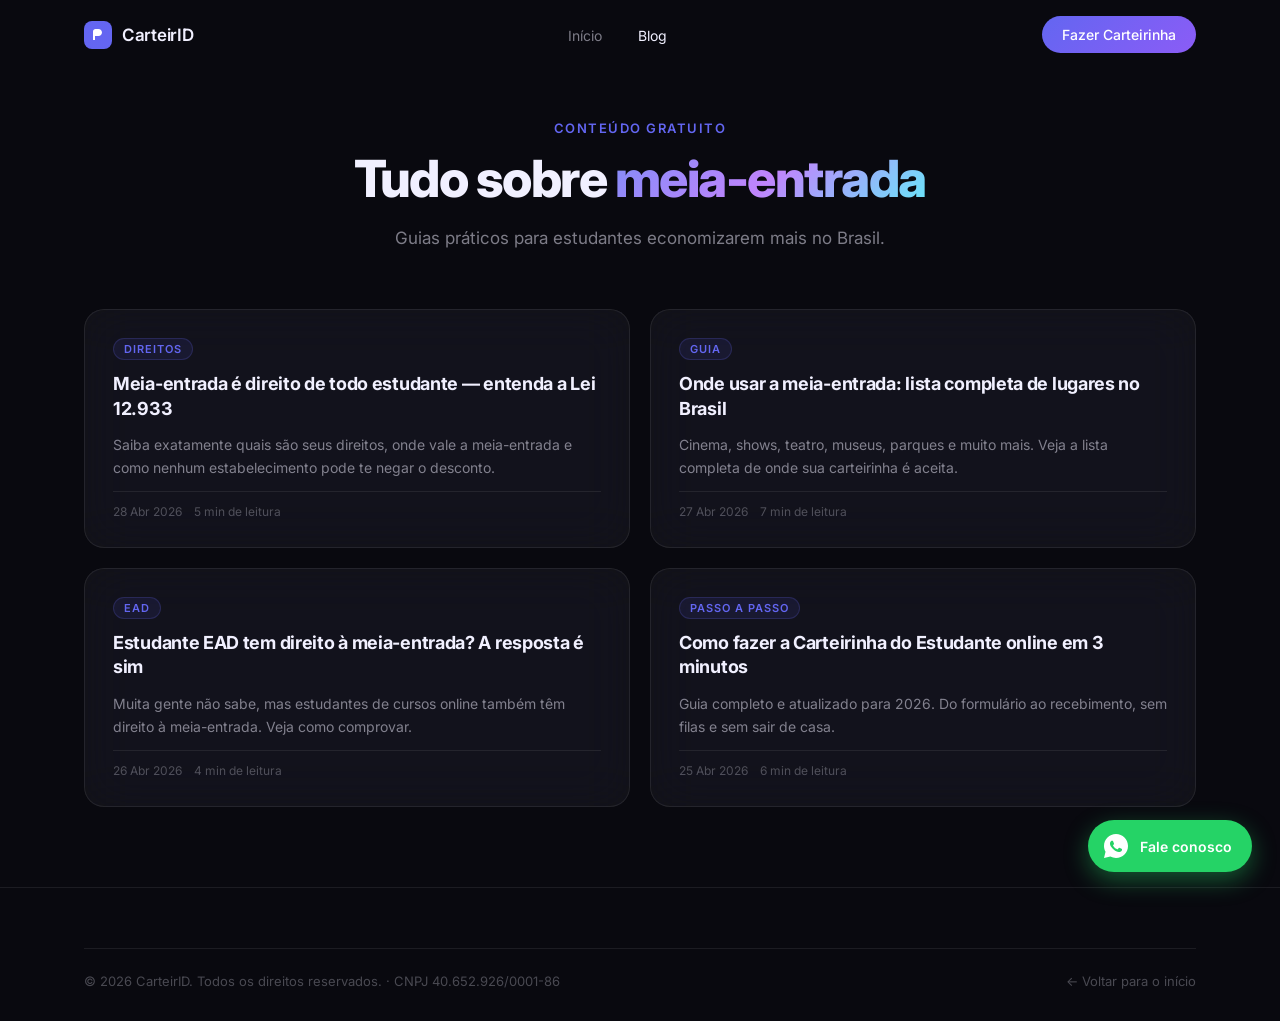
==== blog.html @ 5a73d436 "feat: blog" ====
<!DOCTYPE html>
<html lang="pt-BR">
<head>
  <meta charset="UTF-8" />
  <meta name="viewport" content="width=device-width, initial-scale=1.0" />
  <title>Blog — Carteirinha do Estudante | Dicas de Meia-Entrada</title>
  <meta name="description" content="Dicas, guias e tudo sobre Carteirinha do Estudante, meia-entrada e direitos dos estudantes no Brasil. Leia nossos artigos e economize mais." />
  <meta name="robots" content="index, follow" />
  <link rel="canonical" href="https://carteirinha-do-estudante.com/blog" />
  <meta property="og:title" content="Blog — Carteirinha do Estudante | Dicas de Meia-Entrada" />
  <meta property="og:description" content="Dicas, guias e tudo sobre Carteirinha do Estudante e meia-entrada no Brasil." />
  <meta property="og:url" content="https://carteirinha-do-estudante.com/blog" />
  <meta property="og:type" content="website" />
  <link rel="preconnect" href="https://fonts.googleapis.com" />
  <link rel="preconnect" href="https://fonts.gstatic.com" crossorigin />
  <link href="https://fonts.googleapis.com/css2?family=Inter:wght@300;400;500;600;700;800;900&display=swap" rel="stylesheet" />
  <link rel="stylesheet" href="styles.css" />
  <link rel="stylesheet" href="blog.css" />
</head>
<body>

  <nav class="nav scrolled" id="nav">
    <div class="nav-inner">
      <a href="index.html" class="nav-logo">
        <svg width="28" height="28" viewBox="0 0 28 28" fill="none">
          <rect width="28" height="28" rx="8" fill="url(#lg1)"/>
          <path d="M9 19V10.5C9 9.12 10.12 8 11.5 8H14.5C16.43 8 18 9.57 18 11.5C18 13.43 16.43 15 14.5 15H11V19H9Z" fill="white"/>
          <defs><linearGradient id="lg1" x1="0" y1="0" x2="28" y2="28"><stop stop-color="#6366f1"/><stop offset="1" stop-color="#8b5cf6"/></linearGradient></defs>
        </svg>
        <span>CarteirID</span>
      </a>
      <ul class="nav-links">
        <li><a href="index.html">Início</a></li>
        <li><a href="blog.html" style="color:var(--text)">Blog</a></li>
      </ul>
      <a href="https://wa.me/5548991553693?text=Ol%C3%A1%21+Quero+fazer+minha+carteirinha" class="btn btn-nav">Fazer Carteirinha</a>
    </div>
  </nav>

  <main class="blog-main">
    <div class="container">
      <div class="blog-header">
        <p class="section-eyebrow">Conteúdo gratuito</p>
        <h1 class="section-title">Tudo sobre <span class="gradient-text">meia-entrada</span></h1>
        <p class="section-desc">Guias práticos para estudantes economizarem mais no Brasil.</p>
      </div>

      <div class="blog-grid">

        <a href="blog/meia-entrada-direito-estudante.html" class="blog-card glass">
          <div class="blog-card-tag">Direitos</div>
          <h2>Meia-entrada é direito de todo estudante — entenda a Lei 12.933</h2>
          <p>Saiba exatamente quais são seus direitos, onde vale a meia-entrada e como nenhum estabelecimento pode te negar o desconto.</p>
          <div class="blog-card-footer">
            <span class="blog-date">28 Abr 2026</span>
            <span class="blog-read">5 min de leitura</span>
          </div>
        </a>

        <a href="blog/onde-usar-meia-entrada.html" class="blog-card glass">
          <div class="blog-card-tag">Guia</div>
          <h2>Onde usar a meia-entrada: lista completa de lugares no Brasil</h2>
          <p>Cinema, shows, teatro, museus, parques e muito mais. Veja a lista completa de onde sua carteirinha é aceita.</p>
          <div class="blog-card-footer">
            <span class="blog-date">27 Abr 2026</span>
            <span class="blog-read">7 min de leitura</span>
          </div>
        </a>

        <a href="blog/carteirinha-estudante-ead.html" class="blog-card glass">
          <div class="blog-card-tag">EAD</div>
          <h2>Estudante EAD tem direito à meia-entrada? A resposta é sim</h2>
          <p>Muita gente não sabe, mas estudantes de cursos online também têm direito à meia-entrada. Veja como comprovar.</p>
          <div class="blog-card-footer">
            <span class="blog-date">26 Abr 2026</span>
            <span class="blog-read">4 min de leitura</span>
          </div>
        </a>

        <a href="blog/como-fazer-carteirinha-estudante.html" class="blog-card glass">
          <div class="blog-card-tag">Passo a passo</div>
          <h2>Como fazer a Carteirinha do Estudante online em 3 minutos</h2>
          <p>Guia completo e atualizado para 2026. Do formulário ao recebimento, sem filas e sem sair de casa.</p>
          <div class="blog-card-footer">
            <span class="blog-date">25 Abr 2026</span>
            <span class="blog-read">6 min de leitura</span>
          </div>
        </a>

      </div>
    </div>
  </main>

  <footer class="footer">
    <div class="container">
      <div class="footer-bottom">
        <p>© 2026 CarteirID. Todos os direitos reservados. · CNPJ 40.652.926/0001-86</p>
        <p><a href="index.html" style="color:var(--text-faint)">← Voltar para o início</a></p>
      </div>
    </div>
  </footer>

  <a href="https://wa.me/5548991553693" class="whatsapp-float" aria-label="Falar no WhatsApp">
    <svg width="28" height="28" viewBox="0 0 28 28" fill="none"><path d="M14 2C7.373 2 2 7.373 2 14c0 2.123.558 4.116 1.532 5.845L2 26l6.347-1.51A11.93 11.93 0 0014 26c6.627 0 12-5.373 12-12S20.627 2 14 2z" fill="white"/><path d="M19.5 16.8c-.3-.15-1.77-.87-2.04-.97-.28-.1-.48-.15-.68.15-.2.3-.77.97-.94 1.17-.17.2-.35.22-.65.07-.3-.15-1.26-.46-2.4-1.47-.89-.79-1.49-1.76-1.66-2.06-.17-.3-.02-.46.13-.61.13-.13.3-.35.45-.52.15-.17.2-.3.3-.5.1-.2.05-.37-.02-.52-.08-.15-.68-1.63-.93-2.23-.24-.58-.49-.5-.68-.51-.17 0-.37-.02-.57-.02s-.52.07-.8.37c-.27.3-1.04 1.02-1.04 2.48s1.07 2.88 1.22 3.08c.15.2 2.1 3.2 5.08 4.49.71.31 1.26.49 1.69.63.71.22 1.36.19 1.87.12.57-.09 1.77-.72 2.02-1.42.25-.7.25-1.3.17-1.42-.07-.12-.27-.2-.57-.35z" fill="#25D366"/></svg>
    <span>Fale conosco</span>
  </a>

  <script src="script.js"></script>
</body>
</html>
---- styles.css ----
/* ─── RESET & BASE ─────────────────────────────────────────── */
*, *::before, *::after { box-sizing: border-box; margin: 0; padding: 0; }

:root {
  --bg: #09090f;
  --bg-2: #0f0f1a;
  --surface: rgba(255,255,255,0.04);
  --surface-hover: rgba(255,255,255,0.07);
  --border: rgba(255,255,255,0.08);
  --border-strong: rgba(255,255,255,0.14);
  --text: #f1f0ff;
  --text-muted: rgba(241,240,255,0.5);
  --text-faint: rgba(241,240,255,0.28);
  --accent: #6366f1;
  --accent-2: #8b5cf6;
  --green: #10b981;
  --radius: 20px;
  --radius-sm: 12px;
  --font: 'Inter', -apple-system, BlinkMacSystemFont, sans-serif;
}

html { scroll-behavior: smooth; }

body {
  font-family: var(--font);
  background: var(--bg);
  color: var(--text);
  overflow-x: hidden;
  -webkit-font-smoothing: antialiased;
}

img { display: block; max-width: 100%; }
a { text-decoration: none; color: inherit; }

/* ─── CONTAINER ────────────────────────────────────────────── */
.container {
  max-width: 1160px;
  margin: 0 auto;
  padding: 0 24px;
}

/* ─── GLASS ────────────────────────────────────────────────── */
.glass {
  background: rgba(255,255,255,0.04);
  backdrop-filter: blur(24px) saturate(180%);
  -webkit-backdrop-filter: blur(24px) saturate(180%);
  border: 1px solid var(--border);
}

/* ─── BUTTONS ──────────────────────────────────────────────── */
.btn {
  display: inline-flex;
  align-items: center;
  gap: 8px;
  padding: 13px 24px;
  border-radius: 100px;
  font-size: 15px;
  font-weight: 500;
  cursor: pointer;
  transition: all .22s cubic-bezier(.4,0,.2,1);
  border: none;
  white-space: nowrap;
}

.btn-primary {
  background: linear-gradient(135deg, var(--accent), var(--accent-2));
  color: #fff;
  box-shadow: 0 8px 24px rgba(99,102,241,0.35);
}
.btn-primary:hover {
  transform: translateY(-2px);
  box-shadow: 0 12px 32px rgba(99,102,241,0.5);
}

.btn-ghost {
  background: var(--surface);
  color: var(--text);
  border: 1px solid var(--border);
}
.btn-ghost:hover {
  background: var(--surface-hover);
  border-color: var(--border-strong);
}

.btn-outline {
  background: transparent;
  color: var(--text);
  border: 1px solid var(--border-strong);
}
.btn-outline:hover {
  background: var(--surface-hover);
}

.btn-text-stack {
  display: flex;
  flex-direction: column;
  align-items: flex-start;
  gap: 1px;
}

.btn-label-small {
  font-size: 10px;
  font-weight: 400;
  opacity: 0.75;
  line-height: 1;
  text-transform: uppercase;
  letter-spacing: 0.5px;
}

.btn-whatsapp {
  background: #25D366;
  color: #fff;
  box-shadow: 0 8px 24px rgba(37,211,102,0.35);
}
.btn-whatsapp:hover {
  transform: translateY(-2px);
  box-shadow: 0 12px 32px rgba(37,211,102,0.5);
  background: #20c05c;
}

.btn-nav {
  background: linear-gradient(135deg, var(--accent), var(--accent-2));
  color: #fff;
  padding: 10px 20px;
  font-size: 14px;
  font-weight: 500;
}
.btn-nav:hover { transform: translateY(-1px); }

.btn-full { width: 100%; justify-content: center; }

/* ─── NAV ──────────────────────────────────────────────────── */
.nav {
  position: fixed;
  top: 0; left: 0; right: 0;
  z-index: 100;
  padding: 16px 0;
  transition: all .3s ease;
}

.nav.scrolled {
  background: rgba(9,9,15,0.8);
  backdrop-filter: blur(20px) saturate(180%);
  -webkit-backdrop-filter: blur(20px) saturate(180%);
  border-bottom: 1px solid var(--border);
  padding: 12px 0;
}

.nav-inner {
  max-width: 1160px;
  margin: 0 auto;
  padding: 0 24px;
  display: flex;
  align-items: center;
  justify-content: space-between;
  gap: 32px;
}

.nav-logo {
  display: flex;
  align-items: center;
  gap: 10px;
  font-weight: 600;
  font-size: 17px;
  letter-spacing: -0.3px;
}

.nav-links {
  display: flex;
  list-style: none;
  gap: 8px;
}

.nav-links a {
  padding: 8px 14px;
  border-radius: 100px;
  font-size: 14px;
  color: var(--text-muted);
  transition: all .2s;
}
.nav-links a:hover { color: var(--text); background: var(--surface); }

/* ─── HERO ─────────────────────────────────────────────────── */
.hero {
  position: relative;
  min-height: 100vh;
  display: flex;
  align-items: center;
  padding: 120px 0 80px;
  overflow: hidden;
}

.hero-bg {
  position: absolute;
  inset: 0;
  pointer-events: none;
}

.blob {
  position: absolute;
  border-radius: 50%;
  filter: blur(80px);
  opacity: 0.5;
}

.blob-1 {
  width: 600px; height: 600px;
  background: radial-gradient(circle, rgba(99,102,241,0.3), transparent 70%);
  top: -100px; left: -150px;
  animation: blobFloat 8s ease-in-out infinite;
}

.blob-2 {
  width: 500px; height: 500px;
  background: radial-gradient(circle, rgba(139,92,246,0.25), transparent 70%);
  top: 200px; right: -100px;
  animation: blobFloat 10s ease-in-out infinite reverse;
}

.blob-3 {
  width: 400px; height: 400px;
  background: radial-gradient(circle, rgba(6,182,212,0.15), transparent 70%);
  bottom: -100px; left: 40%;
  animation: blobFloat 12s ease-in-out infinite 2s;
}

@keyframes blobFloat {
  0%, 100% { transform: translate(0, 0) scale(1); }
  33% { transform: translate(30px, -20px) scale(1.05); }
  66% { transform: translate(-15px, 15px) scale(0.97); }
}

.grid-overlay {
  position: absolute;
  inset: 0;
  background-image:
    linear-gradient(rgba(255,255,255,0.025) 1px, transparent 1px),
    linear-gradient(90deg, rgba(255,255,255,0.025) 1px, transparent 1px);
  background-size: 60px 60px;
  mask-image: radial-gradient(ellipse at 50% 50%, black 30%, transparent 80%);
}

.hero .container {
  display: grid;
  grid-template-columns: 1fr 1fr;
  align-items: center;
  gap: 64px;
}

.hero-badge {
  display: inline-flex;
  align-items: center;
  gap: 8px;
  background: rgba(99,102,241,0.12);
  border: 1px solid rgba(99,102,241,0.25);
  padding: 8px 16px;
  border-radius: 100px;
  font-size: 13px;
  font-weight: 500;
  color: #a5b4fc;
  margin-bottom: 28px;
}

.badge-dot {
  width: 6px; height: 6px;
  border-radius: 50%;
  background: #6366f1;
  box-shadow: 0 0 8px #6366f1;
  animation: pulse 2s infinite;
}

@keyframes pulse {
  0%, 100% { opacity: 1; transform: scale(1); }
  50% { opacity: 0.6; transform: scale(1.3); }
}

.hero-title {
  font-size: clamp(42px, 5.5vw, 72px);
  font-weight: 800;
  line-height: 1.08;
  letter-spacing: -2px;
  margin-bottom: 24px;
}

.gradient-text {
  background: linear-gradient(135deg, #818cf8, #c084fc, #67e8f9);
  -webkit-background-clip: text;
  -webkit-text-fill-color: transparent;
  background-clip: text;
}

.hero-desc {
  font-size: 18px;
  line-height: 1.7;
  color: var(--text-muted);
  margin-bottom: 36px;
  max-width: 440px;
}

.hero-actions {
  display: flex;
  align-items: center;
  gap: 12px;
  flex-wrap: wrap;
  margin-bottom: 40px;
}

.hero-social-proof {
  display: flex;
  align-items: center;
  gap: 14px;
}

.avatars {
  display: flex;
}

.avatars img {
  width: 32px; height: 32px;
  border-radius: 50%;
  border: 2px solid var(--bg);
  margin-left: -8px;
  object-fit: cover;
}
.avatars img:first-child { margin-left: 0; }

.hero-social-proof p {
  font-size: 13px;
  color: var(--text-muted);
}
.hero-social-proof strong { color: var(--text); }

/* ─── HERO IMAGE ───────────────────────────────────────────── */
.hero-visual {
  display: flex;
  justify-content: center;
  align-items: center;
}

.card-3d-wrapper {
  position: relative;
  perspective: 1000px;
  animation: cardFloat 6s ease-in-out infinite;
}

.hero-img {
  width: 100%;
  max-width: 560px;
  border-radius: 16px;
  display: block;
  box-shadow: 0 40px 80px rgba(0,0,0,0.5);
  transform-style: preserve-3d;
  transition: transform .15s ease;
}

/* ─── STUDENT CARD (legado, não usado) ─────────────────────── */
.student-card {
  width: 340px;
  border-radius: 16px;
  overflow: hidden;
  background: #f0f4ff;
  border: 1px solid rgba(255,255,255,0.6);
  box-shadow:
    0 40px 80px rgba(0,0,0,0.5),
    0 2px 8px rgba(0,0,0,0.2);
  transform-style: preserve-3d;
  transition: transform .15s ease;
  animation: cardFloat 6s ease-in-out infinite;
  position: relative;
  font-family: var(--font);
}

@keyframes cardFloat {
  0%, 100% { transform: translateY(0) rotateY(-5deg) rotateX(3deg); }
  50% { transform: translateY(-12px) rotateY(-3deg) rotateX(5deg); }
}

/* Decoração de fundo */
.card-deco { position: absolute; inset: 0; pointer-events: none; overflow: hidden; }

.card-deco-circle {
  position: absolute;
  border-radius: 50%;
}
.card-deco-circle--1 {
  width: 200px; height: 200px;
  background: radial-gradient(circle, rgba(139,92,246,0.25), transparent 70%);
  bottom: -60px; left: -40px;
}
.card-deco-circle--2 {
  width: 160px; height: 160px;
  background: radial-gradient(circle, rgba(99,102,241,0.2), transparent 70%);
  bottom: -40px; right: 20px;
}

/* Header */
.card-header {
  display: flex;
  align-items: center;
  justify-content: space-between;
  padding: 14px 16px 10px;
  border-bottom: 1px solid rgba(26,86,219,0.12);
  background: white;
  position: relative;
  z-index: 1;
}

/* Nome */
.card-name-row {
  padding: 10px 16px 6px;
  position: relative;
  z-index: 1;
}
.card-fullname {
  font-size: 16px;
  font-weight: 700;
  color: #111827;
  letter-spacing: -0.3px;
}

/* Corpo */
.card-body {
  display: flex;
  gap: 12px;
  padding: 8px 16px 10px;
  align-items: flex-start;
  position: relative;
  z-index: 1;
}

.card-photo {
  width: 68px;
  height: 84px;
  border-radius: 6px;
  overflow: hidden;
  border: 2px solid rgba(26,86,219,0.2);
  flex-shrink: 0;
}
.card-photo img {
  width: 100%; height: 100%;
  object-fit: cover;
  object-position: top;
}

.card-fields {
  flex: 1;
  display: flex;
  flex-direction: column;
  gap: 5px;
}

.card-field {
  display: flex;
  flex-direction: column;
  gap: 1px;
}
.card-field-label {
  font-size: 8.5px;
  font-weight: 600;
  letter-spacing: 0.8px;
  color: #6b7280;
  text-transform: uppercase;
}
.card-field-value {
  font-size: 11px;
  color: #1f2937;
}
.card-field-value--bold {
  font-weight: 700;
  font-size: 12px;
  color: #111827;
}
.card-field-value--inst {
  font-size: 10px;
  color: #1a56db;
  font-weight: 600;
}

.card-qr-col {
  display: flex;
  flex-direction: column;
  align-items: center;
  gap: 4px;
  flex-shrink: 0;
}
.card-cod {
  font-size: 7.5px;
  color: #9ca3af;
  letter-spacing: 0.3px;
  text-align: center;
}
.card-cod-val {
  font-size: 10px;
  font-weight: 700;
  color: #374151;
  letter-spacing: 0.5px;
}

/* Rodapé */
.card-footer {
  display: flex;
  align-items: center;
  justify-content: space-between;
  padding: 8px 16px 12px;
  position: relative;
  z-index: 1;
}
.card-year {
  font-size: 28px;
  font-weight: 900;
  color: rgba(26,86,219,0.15);
  letter-spacing: -2px;
  line-height: 1;
}
.card-validity {
  font-size: 10px;
  font-weight: 600;
  color: #6b7280;
}

.card-glow {
  position: absolute;
  inset: -4px;
  border-radius: 20px;
  background: linear-gradient(135deg, rgba(99,102,241,0.35), rgba(139,92,246,0.35));
  filter: blur(24px);
  z-index: -1;
  opacity: 0.7;
}

/* ─── LOGOS ────────────────────────────────────────────────── */
.logos-section {
  padding: 40px 0;
  border-top: 1px solid var(--border);
  border-bottom: 1px solid var(--border);
  overflow: hidden;
}

.logos-label {
  text-align: center;
  font-size: 13px;
  color: var(--text-faint);
  margin-bottom: 20px;
  letter-spacing: 0.5px;
}

.logos-track {
  overflow: hidden;
  mask-image: linear-gradient(90deg, transparent, black 15%, black 85%, transparent);
}

.logos-scroll {
  display: flex;
  gap: 48px;
  width: max-content;
  animation: scrollLogos 20s linear infinite;
}

.logos-scroll span {
  font-size: 15px;
  font-weight: 600;
  color: var(--text-faint);
  white-space: nowrap;
  letter-spacing: 0.5px;
  transition: color .2s;
}
.logos-scroll span:hover { color: var(--text-muted); }

@keyframes scrollLogos {
  0% { transform: translateX(0); }
  100% { transform: translateX(-50%); }
}

/* ─── SECTION ──────────────────────────────────────────────── */
.section {
  padding: 100px 0;
}

.section--dark {
  background: var(--bg-2);
}

.section-header {
  text-align: center;
  margin-bottom: 64px;
}

.section-eyebrow {
  font-size: 13px;
  font-weight: 600;
  letter-spacing: 1.5px;
  text-transform: uppercase;
  color: var(--accent);
  margin-bottom: 14px;
}

.section-title {
  font-size: clamp(32px, 4vw, 52px);
  font-weight: 800;
  letter-spacing: -1.5px;
  line-height: 1.1;
  margin-bottom: 18px;
}

.section-desc {
  font-size: 17px;
  color: var(--text-muted);
  max-width: 500px;
  margin: 0 auto;
  line-height: 1.7;
}

/* ─── BENEFITS ─────────────────────────────────────────────── */
.benefits-grid {
  display: grid;
  grid-template-columns: repeat(3, 1fr);
  gap: 16px;
}

.benefit-card {
  border-radius: var(--radius);
  padding: 28px;
  transition: all .25s ease;
}
.benefit-card:hover {
  background: var(--surface-hover);
  transform: translateY(-4px);
  border-color: var(--border-strong);
}

.benefit-card--wide {
  grid-column: span 2;
}

.benefit-icon {
  width: 48px; height: 48px;
  border-radius: 14px;
  background: color-mix(in srgb, var(--c) 15%, transparent);
  border: 1px solid color-mix(in srgb, var(--c) 25%, transparent);
  display: flex;
  align-items: center;
  justify-content: center;
  color: var(--c);
  margin-bottom: 18px;
}

.benefit-card h3 {
  font-size: 17px;
  font-weight: 600;
  letter-spacing: -0.3px;
  margin-bottom: 8px;
}

.benefit-card p {
  font-size: 14px;
  color: var(--text-muted);
  line-height: 1.65;
}

/* ─── STEPS ────────────────────────────────────────────────── */
.steps {
  display: flex;
  align-items: flex-start;
  gap: 0;
  max-width: 900px;
  margin: 0 auto;
}

.step {
  flex: 1;
  text-align: center;
  padding: 32px 24px;
}

.step-number {
  font-size: 48px;
  font-weight: 800;
  letter-spacing: -3px;
  background: linear-gradient(135deg, var(--accent), var(--accent-2));
  -webkit-background-clip: text;
  -webkit-text-fill-color: transparent;
  background-clip: text;
  margin-bottom: 16px;
  line-height: 1;
}

.step h3 {
  font-size: 18px;
  font-weight: 600;
  letter-spacing: -0.3px;
  margin-bottom: 10px;
}

.step p {
  font-size: 14px;
  color: var(--text-muted);
  line-height: 1.65;
}

.step-connector {
  width: 1px;
  height: 40px;
  background: var(--border);
  align-self: center;
  flex-shrink: 0;
}

/* ─── PRICING ──────────────────────────────────────────────── */
.pricing-grid {
  display: grid;
  grid-template-columns: 1fr 1fr;
  gap: 20px;
  max-width: 720px;
  margin: 0 auto 24px;
}

.pricing-card {
  border-radius: var(--radius);
  padding: 36px;
  position: relative;
  transition: all .25s ease;
}
.pricing-card:hover { transform: translateY(-4px); }

.pricing-card--featured {
  background: rgba(99,102,241,0.08);
  border-color: rgba(99,102,241,0.3);
  box-shadow: 0 0 0 1px rgba(99,102,241,0.2), 0 24px 48px rgba(99,102,241,0.1);
}

.pricing-badge {
  position: absolute;
  top: -12px;
  left: 50%;
  transform: translateX(-50%);
  background: linear-gradient(135deg, var(--accent), var(--accent-2));
  color: #fff;
  font-size: 12px;
  font-weight: 600;
  padding: 5px 14px;
  border-radius: 100px;
  white-space: nowrap;
}

.pricing-header {
  margin-bottom: 28px;
  padding-bottom: 28px;
  border-bottom: 1px solid var(--border);
}

.pricing-plan {
  font-size: 14px;
  font-weight: 600;
  color: var(--text-muted);
  letter-spacing: 0.5px;
  margin-bottom: 12px;
}

.pricing-price {
  display: flex;
  align-items: flex-start;
  gap: 2px;
  line-height: 1;
  margin-bottom: 6px;
}

.price-currency {
  font-size: 20px;
  font-weight: 600;
  margin-top: 8px;
  color: var(--text-muted);
}

.price-value {
  font-size: 56px;
  font-weight: 800;
  letter-spacing: -3px;
}

.price-period {
  font-size: 28px;
  font-weight: 700;
  margin-top: 14px;
  color: var(--text-muted);
}

.pricing-note {
  font-size: 13px;
  color: var(--text-faint);
}

.pricing-features {
  list-style: none;
  display: flex;
  flex-direction: column;
  gap: 12px;
  margin-bottom: 28px;
}

.pricing-features li {
  display: flex;
  align-items: center;
  gap: 10px;
  font-size: 14px;
  color: var(--text-muted);
}

.feature-off { opacity: 0.4; }

.pricing-guarantee {
  display: flex;
  align-items: center;
  justify-content: center;
  gap: 8px;
  font-size: 13px;
  color: var(--text-faint);
  text-align: center;
}

/* ─── CTA ──────────────────────────────────────────────────── */
.cta-section { padding: 60px 0 100px; }

.cta-card {
  border-radius: 28px;
  padding: 80px 48px;
  text-align: center;
  position: relative;
  overflow: hidden;
}

.blob-cta-1 {
  width: 400px; height: 400px;
  background: radial-gradient(circle, rgba(99,102,241,0.2), transparent 70%);
  top: -150px; left: -100px;
  animation: none;
}

.blob-cta-2 {
  width: 400px; height: 400px;
  background: radial-gradient(circle, rgba(139,92,246,0.2), transparent 70%);
  bottom: -150px; right: -100px;
  animation: none;
}

.cta-content { position: relative; z-index: 1; }

.cta-card h2 {
  font-size: clamp(28px, 3.5vw, 44px);
  font-weight: 800;
  letter-spacing: -1.5px;
  line-height: 1.1;
  margin-bottom: 16px;
}

.cta-card p {
  font-size: 16px;
  color: var(--text-muted);
  margin-bottom: 36px;
}

/* ─── FOOTER ───────────────────────────────────────────────── */
.footer {
  padding: 60px 0 32px;
  border-top: 1px solid var(--border);
}

.footer-inner {
  display: flex;
  justify-content: space-between;
  gap: 48px;
  margin-bottom: 48px;
}

.footer-brand .nav-logo { margin-bottom: 12px; }

.footer-brand p {
  font-size: 14px;
  color: var(--text-faint);
  line-height: 1.6;
}

.footer-links {
  display: flex;
  gap: 48px;
}

.footer-col {
  display: flex;
  flex-direction: column;
  gap: 10px;
}

.footer-col-title {
  font-size: 13px;
  font-weight: 600;
  color: var(--text);
  margin-bottom: 4px;
}

.footer-col a {
  font-size: 14px;
  color: var(--text-faint);
  transition: color .2s;
}
.footer-col a:hover { color: var(--text-muted); }

.footer-bottom {
  padding-top: 24px;
  border-top: 1px solid var(--border);
  display: flex;
  justify-content: space-between;
  align-items: center;
  gap: 16px;
}

.footer-bottom p {
  font-size: 13px;
  color: var(--text-faint);
}

/* ─── WHATSAPP FLUTUANTE ───────────────────────────────────── */
.whatsapp-float {
  position: fixed;
  bottom: 28px;
  right: 28px;
  z-index: 200;
  display: flex;
  align-items: center;
  gap: 10px;
  background: #25D366;
  color: #fff;
  font-size: 14px;
  font-weight: 600;
  padding: 12px 20px 12px 14px;
  border-radius: 100px;
  box-shadow: 0 8px 24px rgba(37,211,102,0.4);
  transition: all .25s cubic-bezier(.4,0,.2,1);
  text-decoration: none;
}
.whatsapp-float:hover {
  transform: translateY(-3px) scale(1.03);
  box-shadow: 0 14px 32px rgba(37,211,102,0.55);
}
.whatsapp-float svg { flex-shrink: 0; }

@media (max-width: 600px) {
  .whatsapp-float span { display: none; }
  .whatsapp-float { padding: 14px; border-radius: 50%; }
}

/* ─── REVEAL ANIMATIONS ────────────────────────────────────── */
.reveal {
  opacity: 0;
  transform: translateY(24px);
  transition: opacity .6s cubic-bezier(.4,0,.2,1), transform .6s cubic-bezier(.4,0,.2,1);
}

.reveal.visible {
  opacity: 1;
  transform: translateY(0);
}

/* ─── RESPONSIVE ───────────────────────────────────────────── */
@media (max-width: 900px) {
  .hero .container {
    grid-template-columns: 1fr;
    text-align: center;
  }
  .hero-desc, .hero-actions, .hero-social-proof { margin-left: auto; margin-right: auto; }
  .hero-actions { justify-content: center; }
  .hero-social-proof { justify-content: center; }
  .hero-visual { order: -1; }
  .student-card { width: 300px; }

  .benefits-grid { grid-template-columns: 1fr 1fr; }
  .benefit-card--wide { grid-column: span 2; }

  .steps { flex-direction: column; align-items: center; }
  .step-connector { width: 40px; height: 1px; }

  .pricing-grid { grid-template-columns: 1fr; max-width: 380px; }

  .footer-inner { flex-direction: column; }
  .footer-links { flex-wrap: wrap; gap: 32px; }
  .footer-bottom { flex-direction: column; text-align: center; }
}

@media (max-width: 600px) {
  .nav-links { display: none; }
  .benefits-grid { grid-template-columns: 1fr; }
  .benefit-card--wide { grid-column: span 1; }
  .cta-card { padding: 48px 24px; }
}
---- blog.css ----
/* ─── BLOG INDEX ───────────────────────────────────────────── */
.blog-main {
  padding: 120px 0 80px;
  min-height: 80vh;
}

.blog-header {
  text-align: center;
  margin-bottom: 56px;
}

.blog-grid {
  display: grid;
  grid-template-columns: repeat(2, 1fr);
  gap: 20px;
}

.blog-card {
  border-radius: var(--radius);
  padding: 28px;
  display: flex;
  flex-direction: column;
  gap: 12px;
  transition: all .25s ease;
  color: var(--text);
  text-decoration: none;
}
.blog-card:hover {
  background: var(--surface-hover);
  transform: translateY(-4px);
  border-color: var(--border-strong);
}

.blog-card-tag {
  display: inline-block;
  font-size: 11px;
  font-weight: 600;
  letter-spacing: 1px;
  text-transform: uppercase;
  color: var(--accent);
  background: rgba(99,102,241,0.1);
  border: 1px solid rgba(99,102,241,0.2);
  padding: 3px 10px;
  border-radius: 100px;
  width: fit-content;
}

.blog-card h2 {
  font-size: 18px;
  font-weight: 700;
  letter-spacing: -0.3px;
  line-height: 1.35;
}

.blog-card p {
  font-size: 14px;
  color: var(--text-muted);
  line-height: 1.65;
  flex: 1;
}

.blog-card-footer {
  display: flex;
  align-items: center;
  gap: 12px;
  margin-top: auto;
  padding-top: 12px;
  border-top: 1px solid var(--border);
}

.blog-date, .blog-read {
  font-size: 12px;
  color: var(--text-faint);
}

/* ─── ARTICLE ──────────────────────────────────────────────── */
.article-main {
  padding: 100px 0 80px;
}

.article-container {
  max-width: 760px;
}

.breadcrumb {
  font-size: 13px;
  color: var(--text-faint);
  margin-bottom: 24px;
}
.breadcrumb a {
  color: var(--text-faint);
  transition: color .2s;
}
.breadcrumb a:hover { color: var(--text-muted); }

.article-tag {
  display: inline-block;
  font-size: 11px;
  font-weight: 600;
  letter-spacing: 1px;
  text-transform: uppercase;
  color: var(--accent);
  background: rgba(99,102,241,0.1);
  border: 1px solid rgba(99,102,241,0.2);
  padding: 4px 12px;
  border-radius: 100px;
  margin-bottom: 16px;
}

.article-container h1 {
  font-size: clamp(26px, 4vw, 40px);
  font-weight: 800;
  letter-spacing: -1px;
  line-height: 1.15;
  margin-bottom: 16px;
}

.article-meta {
  display: flex;
  align-items: center;
  gap: 8px;
  font-size: 13px;
  color: var(--text-faint);
  margin-bottom: 40px;
  padding-bottom: 32px;
  border-bottom: 1px solid var(--border);
}

.article-body {
  font-size: 16px;
  line-height: 1.8;
  color: rgba(241,240,255,0.75);
}

.article-body p { margin-bottom: 20px; }
.article-body strong { color: var(--text); font-weight: 600; }

.article-body h2 {
  font-size: 22px;
  font-weight: 700;
  letter-spacing: -0.5px;
  color: var(--text);
  margin: 36px 0 14px;
}

.article-body ul {
  list-style: none;
  padding: 0;
  margin-bottom: 20px;
  display: flex;
  flex-direction: column;
  gap: 8px;
}

.article-body ul li {
  padding-left: 20px;
  position: relative;
}

.article-body ul li::before {
  content: '→';
  position: absolute;
  left: 0;
  color: var(--accent);
  font-size: 13px;
}

.article-cta {
  background: rgba(99,102,241,0.06);
  border: 1px solid rgba(99,102,241,0.2);
  border-radius: var(--radius);
  padding: 28px;
  text-align: center;
  margin: 40px 0;
}

.article-cta p {
  font-size: 16px;
  font-weight: 500;
  color: var(--text);
  margin-bottom: 16px;
}

/* ─── RELATED ──────────────────────────────────────────────── */
.article-related {
  margin-top: 56px;
  padding-top: 40px;
  border-top: 1px solid var(--border);
}

.article-related h3 {
  font-size: 18px;
  font-weight: 700;
  margin-bottom: 20px;
}

.related-grid {
  display: grid;
  grid-template-columns: repeat(2, 1fr);
  gap: 16px;
}

@media (max-width: 700px) {
  .blog-grid { grid-template-columns: 1fr; }
  .related-grid { grid-template-columns: 1fr; }
}
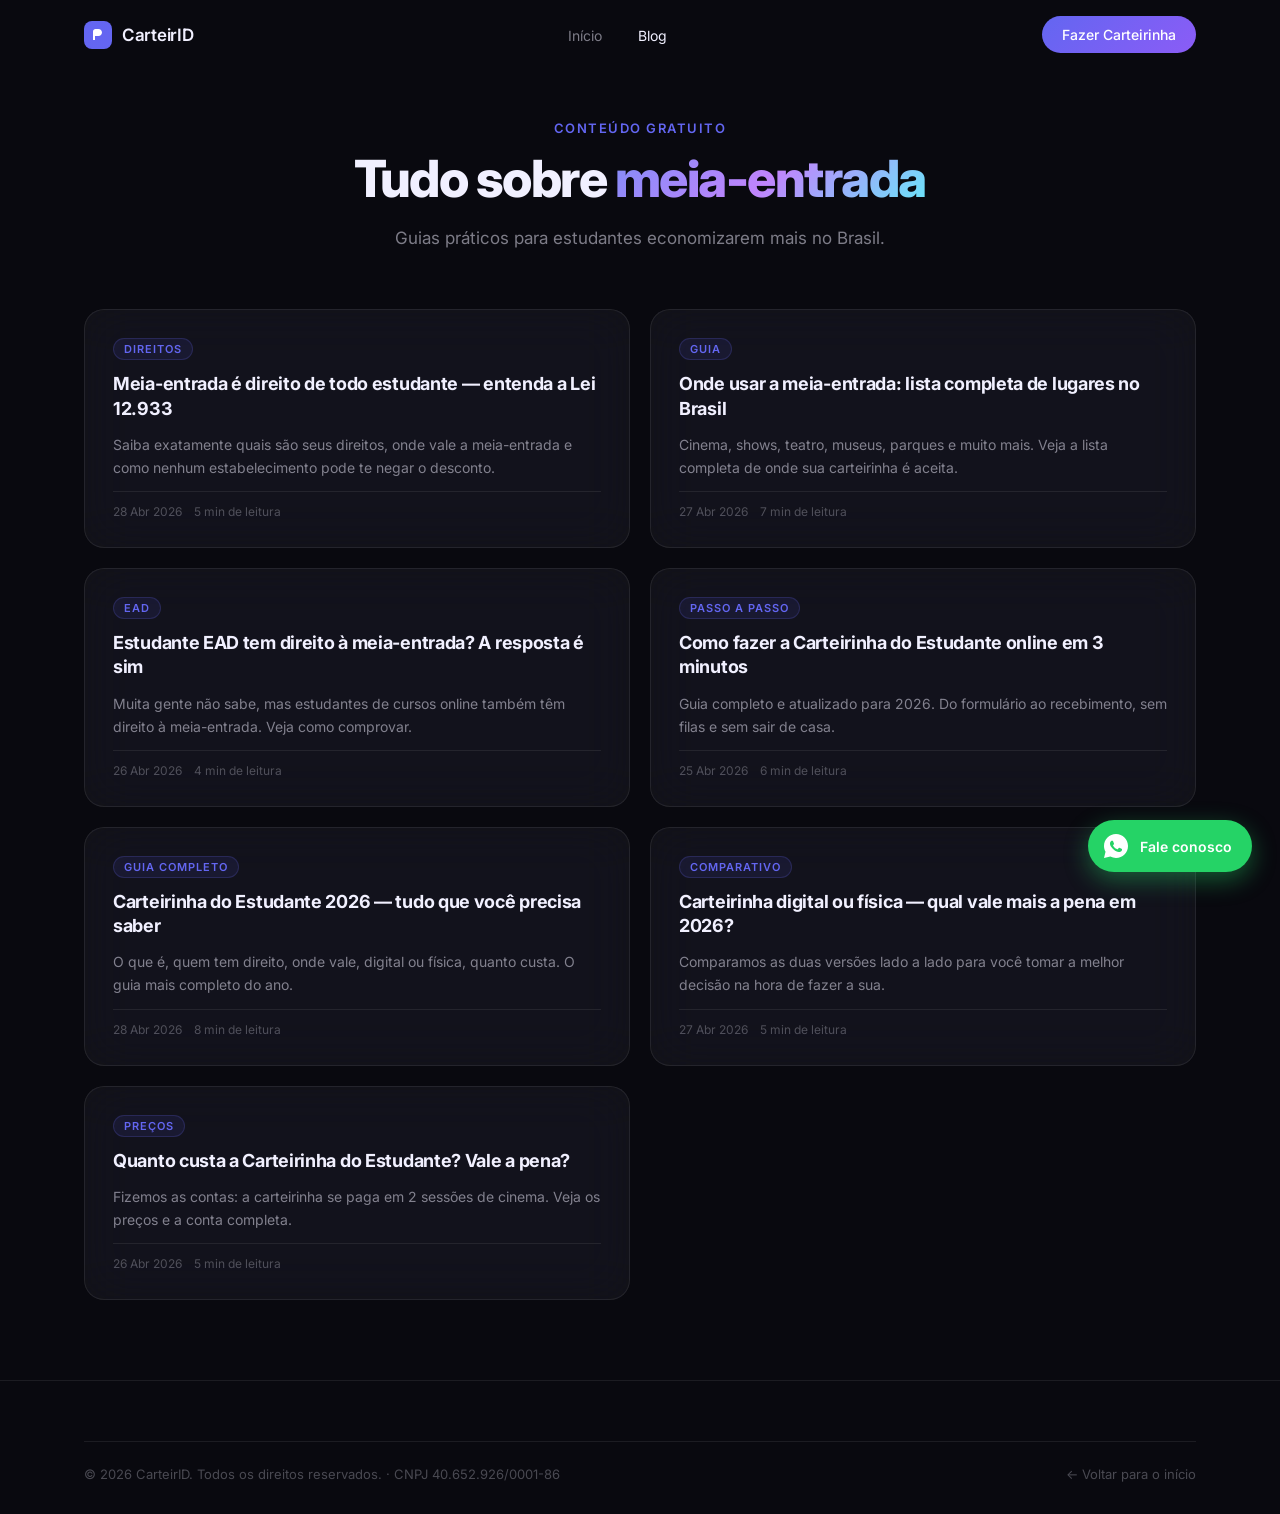
==== commit ce120137: "feat: como fazer carteirinha" ====
--- a/blog.html
+++ b/blog.html
@@ -87,6 +87,36 @@
           </div>
         </a>
 
+        <a href="blog/carteirinha-estudante-2026.html" class="blog-card glass">
+          <div class="blog-card-tag">Guia Completo</div>
+          <h2>Carteirinha do Estudante 2026 — tudo que você precisa saber</h2>
+          <p>O que é, quem tem direito, onde vale, digital ou física, quanto custa. O guia mais completo do ano.</p>
+          <div class="blog-card-footer">
+            <span class="blog-date">28 Abr 2026</span>
+            <span class="blog-read">8 min de leitura</span>
+          </div>
+        </a>
+
+        <a href="blog/carteirinha-estudante-digital-ou-fisica.html" class="blog-card glass">
+          <div class="blog-card-tag">Comparativo</div>
+          <h2>Carteirinha digital ou física — qual vale mais a pena em 2026?</h2>
+          <p>Comparamos as duas versões lado a lado para você tomar a melhor decisão na hora de fazer a sua.</p>
+          <div class="blog-card-footer">
+            <span class="blog-date">27 Abr 2026</span>
+            <span class="blog-read">5 min de leitura</span>
+          </div>
+        </a>
+
+        <a href="blog/quanto-custa-carteirinha-estudante.html" class="blog-card glass">
+          <div class="blog-card-tag">Preços</div>
+          <h2>Quanto custa a Carteirinha do Estudante? Vale a pena?</h2>
+          <p>Fizemos as contas: a carteirinha se paga em 2 sessões de cinema. Veja os preços e a conta completa.</p>
+          <div class="blog-card-footer">
+            <span class="blog-date">26 Abr 2026</span>
+            <span class="blog-read">5 min de leitura</span>
+          </div>
+        </a>
+
       </div>
     </div>
   </main>
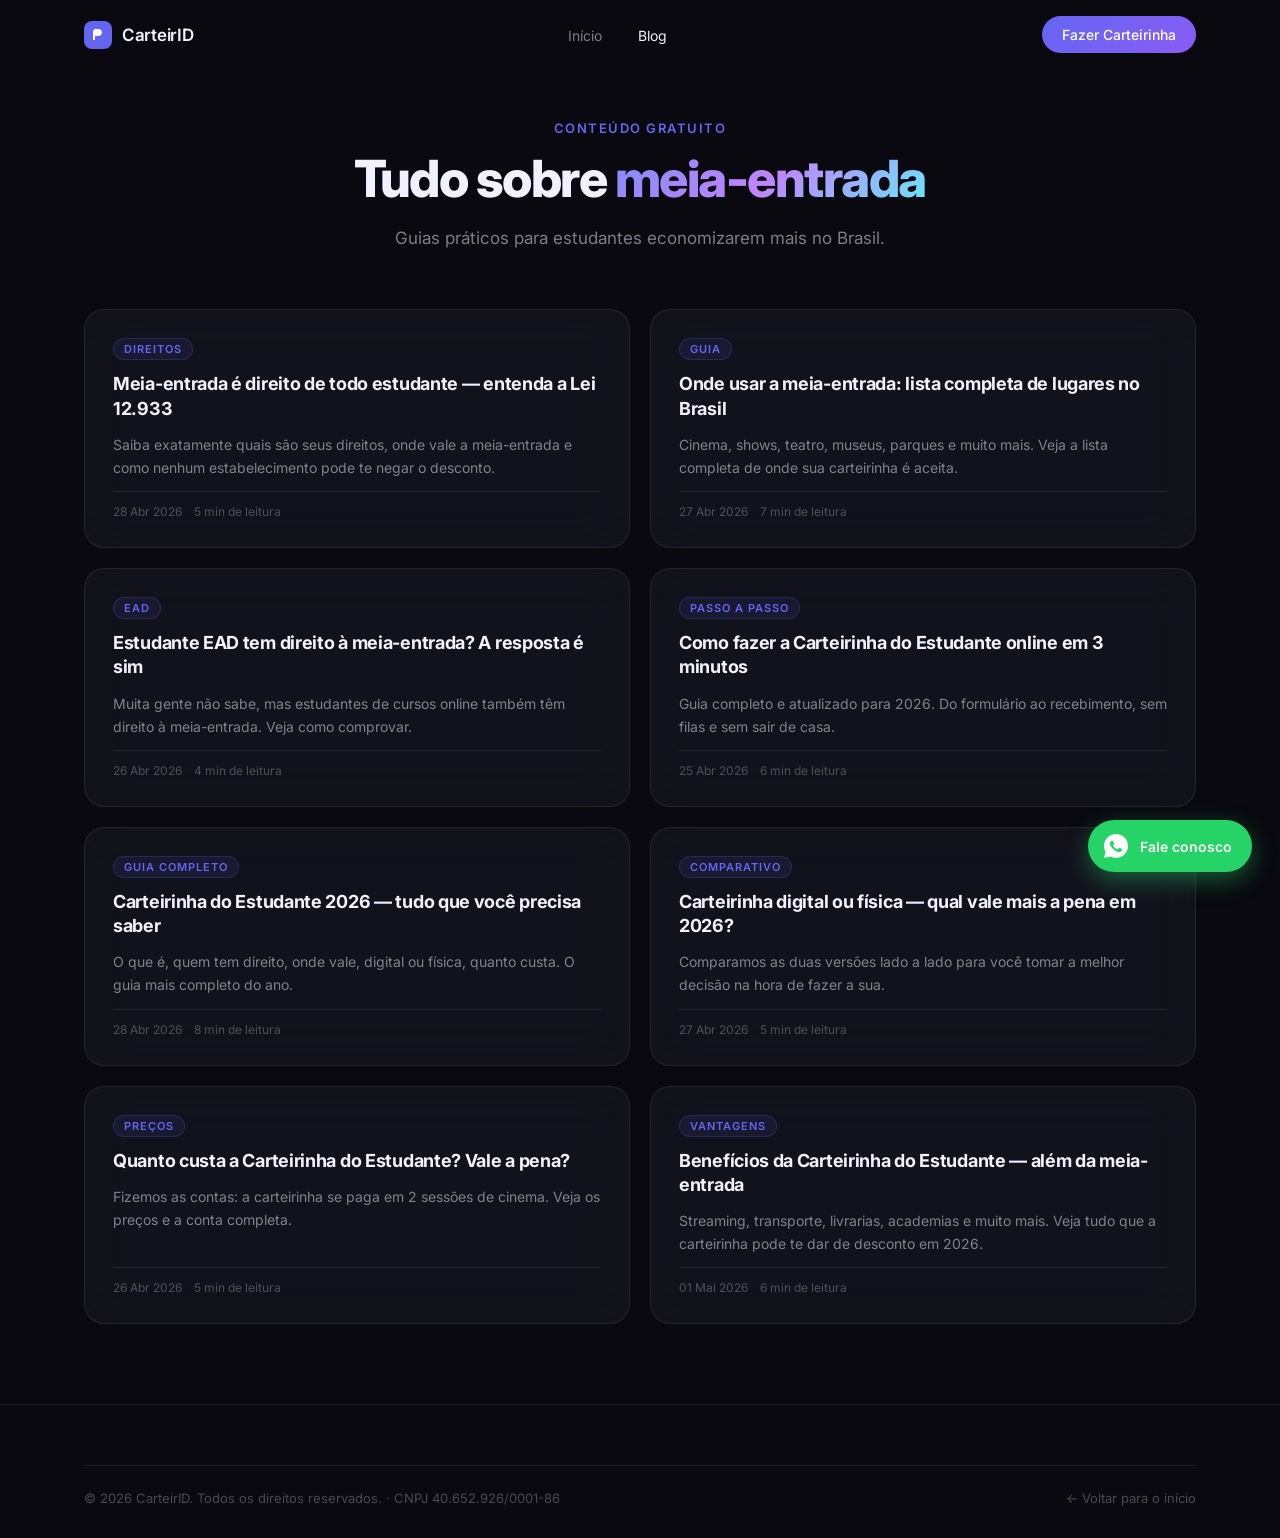
==== commit 935a2d01: "feat: novo artigo sobre benefícios da carteirinha do estudante Adiciona artigo SEO sobre vantagens a" ====
--- a/blog.html
+++ b/blog.html
@@ -117,6 +117,16 @@
           </div>
         </a>
 
+        <a href="blog/beneficios-carteirinha-estudante.html" class="blog-card glass">
+          <div class="blog-card-tag">Vantagens</div>
+          <h2>Benefícios da Carteirinha do Estudante — além da meia-entrada</h2>
+          <p>Streaming, transporte, livrarias, academias e muito mais. Veja tudo que a carteirinha pode te dar de desconto em 2026.</p>
+          <div class="blog-card-footer">
+            <span class="blog-date">01 Mai 2026</span>
+            <span class="blog-read">6 min de leitura</span>
+          </div>
+        </a>
+
       </div>
     </div>
   </main>
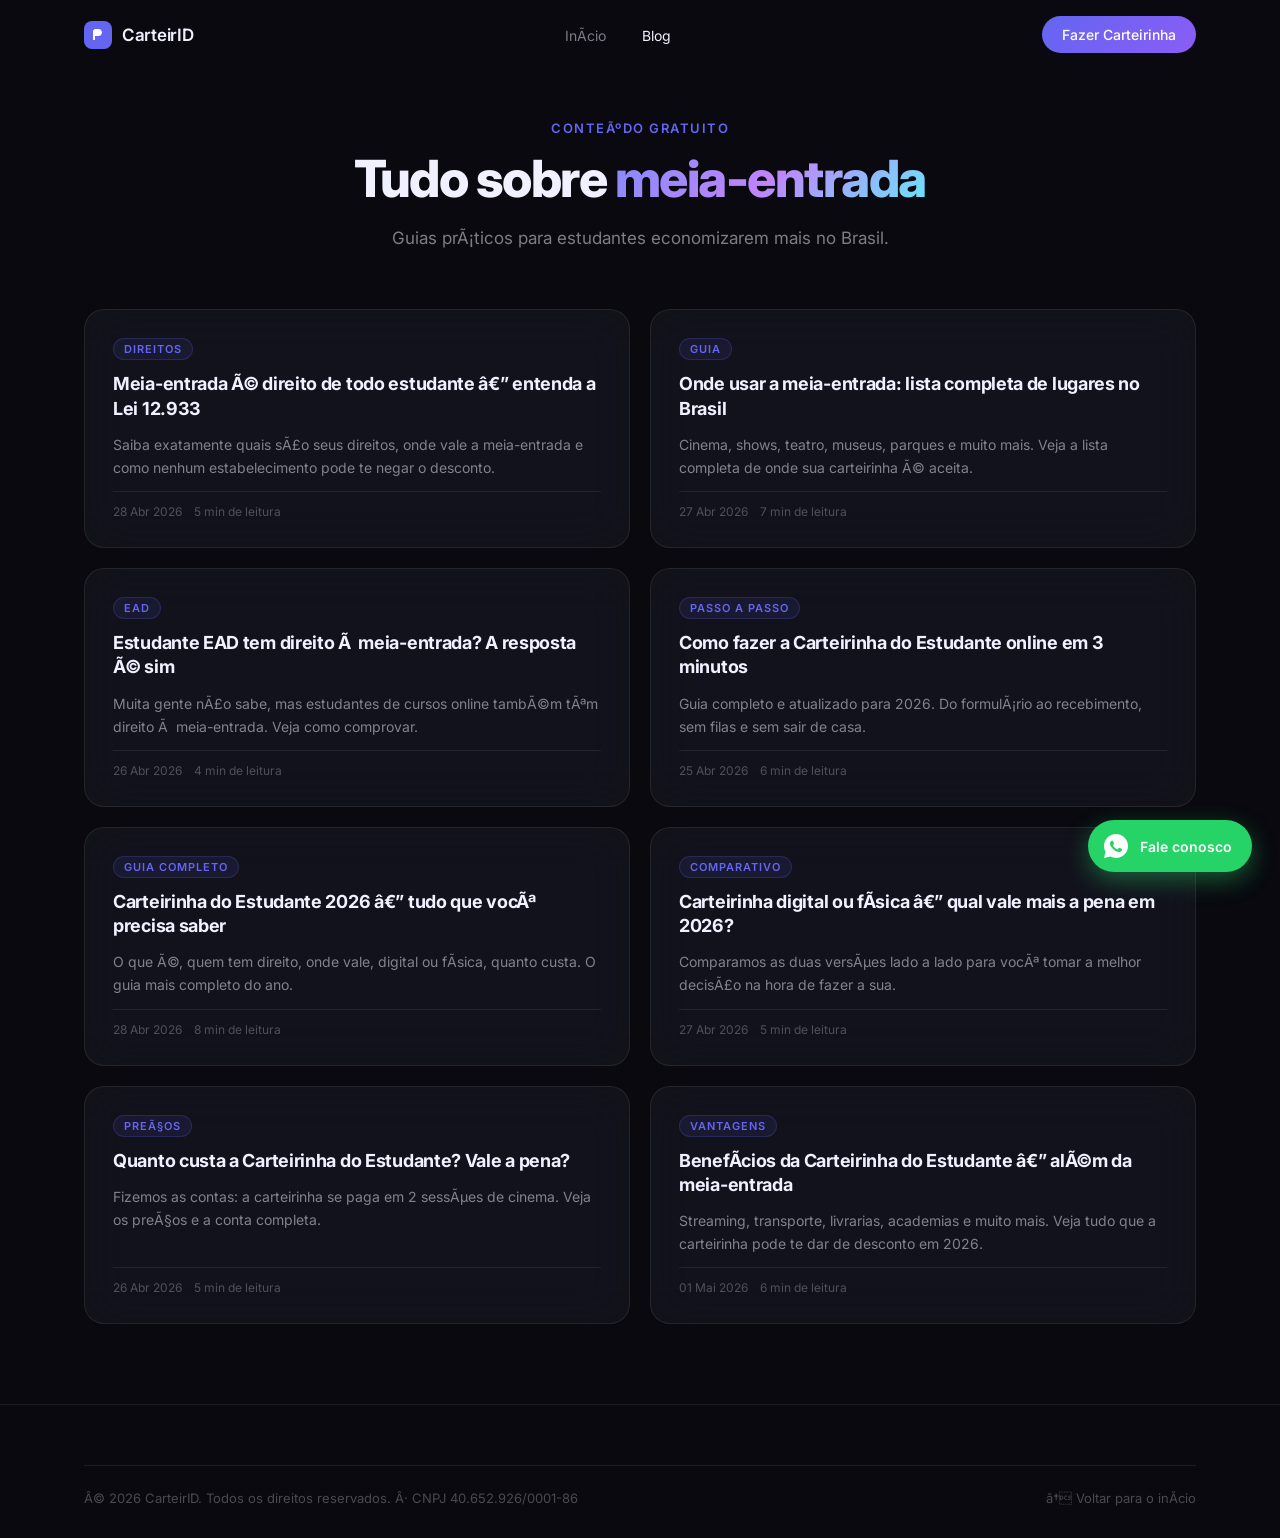
==== commit 2e1f8282: "fix: phone numbers" ====
--- a/blog.html
+++ b/blog.html
@@ -1,13 +1,13 @@
-<!DOCTYPE html>
+﻿<!DOCTYPE html>
 <html lang="pt-BR">
 <head>
   <meta charset="UTF-8" />
   <meta name="viewport" content="width=device-width, initial-scale=1.0" />
-  <title>Blog — Carteirinha do Estudante | Dicas de Meia-Entrada</title>
+  <title>Blog â€” Carteirinha do Estudante | Dicas de Meia-Entrada</title>
   <meta name="description" content="Dicas, guias e tudo sobre Carteirinha do Estudante, meia-entrada e direitos dos estudantes no Brasil. Leia nossos artigos e economize mais." />
   <meta name="robots" content="index, follow" />
   <link rel="canonical" href="https://carteirinha-do-estudante.com/blog" />
-  <meta property="og:title" content="Blog — Carteirinha do Estudante | Dicas de Meia-Entrada" />
+  <meta property="og:title" content="Blog â€” Carteirinha do Estudante | Dicas de Meia-Entrada" />
   <meta property="og:description" content="Dicas, guias e tudo sobre Carteirinha do Estudante e meia-entrada no Brasil." />
   <meta property="og:url" content="https://carteirinha-do-estudante.com/blog" />
   <meta property="og:type" content="website" />
@@ -30,27 +30,27 @@
         <span>CarteirID</span>
       </a>
       <ul class="nav-links">
-        <li><a href="index.html">Início</a></li>
+        <li><a href="index.html">InÃ­cio</a></li>
         <li><a href="blog.html" style="color:var(--text)">Blog</a></li>
       </ul>
-      <a href="https://wa.me/5548991553693?text=Ol%C3%A1%21+Quero+fazer+minha+carteirinha" class="btn btn-nav">Fazer Carteirinha</a>
+      <a href="https://wa.me/5567992033294?text=Ol%C3%A1%21+Quero+fazer+minha+carteirinha" class="btn btn-nav">Fazer Carteirinha</a>
     </div>
   </nav>
 
   <main class="blog-main">
     <div class="container">
       <div class="blog-header">
-        <p class="section-eyebrow">Conteúdo gratuito</p>
+        <p class="section-eyebrow">ConteÃºdo gratuito</p>
         <h1 class="section-title">Tudo sobre <span class="gradient-text">meia-entrada</span></h1>
-        <p class="section-desc">Guias práticos para estudantes economizarem mais no Brasil.</p>
+        <p class="section-desc">Guias prÃ¡ticos para estudantes economizarem mais no Brasil.</p>
       </div>
 
       <div class="blog-grid">
 
         <a href="blog/meia-entrada-direito-estudante.html" class="blog-card glass">
           <div class="blog-card-tag">Direitos</div>
-          <h2>Meia-entrada é direito de todo estudante — entenda a Lei 12.933</h2>
-          <p>Saiba exatamente quais são seus direitos, onde vale a meia-entrada e como nenhum estabelecimento pode te negar o desconto.</p>
+          <h2>Meia-entrada Ã© direito de todo estudante â€” entenda a Lei 12.933</h2>
+          <p>Saiba exatamente quais sÃ£o seus direitos, onde vale a meia-entrada e como nenhum estabelecimento pode te negar o desconto.</p>
           <div class="blog-card-footer">
             <span class="blog-date">28 Abr 2026</span>
             <span class="blog-read">5 min de leitura</span>
@@ -60,7 +60,7 @@
         <a href="blog/onde-usar-meia-entrada.html" class="blog-card glass">
           <div class="blog-card-tag">Guia</div>
           <h2>Onde usar a meia-entrada: lista completa de lugares no Brasil</h2>
-          <p>Cinema, shows, teatro, museus, parques e muito mais. Veja a lista completa de onde sua carteirinha é aceita.</p>
+          <p>Cinema, shows, teatro, museus, parques e muito mais. Veja a lista completa de onde sua carteirinha Ã© aceita.</p>
           <div class="blog-card-footer">
             <span class="blog-date">27 Abr 2026</span>
             <span class="blog-read">7 min de leitura</span>
@@ -69,8 +69,8 @@
 
         <a href="blog/carteirinha-estudante-ead.html" class="blog-card glass">
           <div class="blog-card-tag">EAD</div>
-          <h2>Estudante EAD tem direito à meia-entrada? A resposta é sim</h2>
-          <p>Muita gente não sabe, mas estudantes de cursos online também têm direito à meia-entrada. Veja como comprovar.</p>
+          <h2>Estudante EAD tem direito Ã  meia-entrada? A resposta Ã© sim</h2>
+          <p>Muita gente nÃ£o sabe, mas estudantes de cursos online tambÃ©m tÃªm direito Ã  meia-entrada. Veja como comprovar.</p>
           <div class="blog-card-footer">
             <span class="blog-date">26 Abr 2026</span>
             <span class="blog-read">4 min de leitura</span>
@@ -80,7 +80,7 @@
         <a href="blog/como-fazer-carteirinha-estudante.html" class="blog-card glass">
           <div class="blog-card-tag">Passo a passo</div>
           <h2>Como fazer a Carteirinha do Estudante online em 3 minutos</h2>
-          <p>Guia completo e atualizado para 2026. Do formulário ao recebimento, sem filas e sem sair de casa.</p>
+          <p>Guia completo e atualizado para 2026. Do formulÃ¡rio ao recebimento, sem filas e sem sair de casa.</p>
           <div class="blog-card-footer">
             <span class="blog-date">25 Abr 2026</span>
             <span class="blog-read">6 min de leitura</span>
@@ -89,8 +89,8 @@
 
         <a href="blog/carteirinha-estudante-2026.html" class="blog-card glass">
           <div class="blog-card-tag">Guia Completo</div>
-          <h2>Carteirinha do Estudante 2026 — tudo que você precisa saber</h2>
-          <p>O que é, quem tem direito, onde vale, digital ou física, quanto custa. O guia mais completo do ano.</p>
+          <h2>Carteirinha do Estudante 2026 â€” tudo que vocÃª precisa saber</h2>
+          <p>O que Ã©, quem tem direito, onde vale, digital ou fÃ­sica, quanto custa. O guia mais completo do ano.</p>
           <div class="blog-card-footer">
             <span class="blog-date">28 Abr 2026</span>
             <span class="blog-read">8 min de leitura</span>
@@ -99,8 +99,8 @@
 
         <a href="blog/carteirinha-estudante-digital-ou-fisica.html" class="blog-card glass">
           <div class="blog-card-tag">Comparativo</div>
-          <h2>Carteirinha digital ou física — qual vale mais a pena em 2026?</h2>
-          <p>Comparamos as duas versões lado a lado para você tomar a melhor decisão na hora de fazer a sua.</p>
+          <h2>Carteirinha digital ou fÃ­sica â€” qual vale mais a pena em 2026?</h2>
+          <p>Comparamos as duas versÃµes lado a lado para vocÃª tomar a melhor decisÃ£o na hora de fazer a sua.</p>
           <div class="blog-card-footer">
             <span class="blog-date">27 Abr 2026</span>
             <span class="blog-read">5 min de leitura</span>
@@ -108,9 +108,9 @@
         </a>
 
         <a href="blog/quanto-custa-carteirinha-estudante.html" class="blog-card glass">
-          <div class="blog-card-tag">Preços</div>
+          <div class="blog-card-tag">PreÃ§os</div>
           <h2>Quanto custa a Carteirinha do Estudante? Vale a pena?</h2>
-          <p>Fizemos as contas: a carteirinha se paga em 2 sessões de cinema. Veja os preços e a conta completa.</p>
+          <p>Fizemos as contas: a carteirinha se paga em 2 sessÃµes de cinema. Veja os preÃ§os e a conta completa.</p>
           <div class="blog-card-footer">
             <span class="blog-date">26 Abr 2026</span>
             <span class="blog-read">5 min de leitura</span>
@@ -119,7 +119,7 @@
 
         <a href="blog/beneficios-carteirinha-estudante.html" class="blog-card glass">
           <div class="blog-card-tag">Vantagens</div>
-          <h2>Benefícios da Carteirinha do Estudante — além da meia-entrada</h2>
+          <h2>BenefÃ­cios da Carteirinha do Estudante â€” alÃ©m da meia-entrada</h2>
           <p>Streaming, transporte, livrarias, academias e muito mais. Veja tudo que a carteirinha pode te dar de desconto em 2026.</p>
           <div class="blog-card-footer">
             <span class="blog-date">01 Mai 2026</span>
@@ -134,13 +134,13 @@
   <footer class="footer">
     <div class="container">
       <div class="footer-bottom">
-        <p>© 2026 CarteirID. Todos os direitos reservados. · CNPJ 40.652.926/0001-86</p>
-        <p><a href="index.html" style="color:var(--text-faint)">← Voltar para o início</a></p>
+        <p>Â© 2026 CarteirID. Todos os direitos reservados. Â· CNPJ 40.652.926/0001-86</p>
+        <p><a href="index.html" style="color:var(--text-faint)">â† Voltar para o inÃ­cio</a></p>
       </div>
     </div>
   </footer>
 
-  <a href="https://wa.me/5548991553693" class="whatsapp-float" aria-label="Falar no WhatsApp">
+  <a href="https://wa.me/5567992033294" class="whatsapp-float" aria-label="Falar no WhatsApp">
     <svg width="28" height="28" viewBox="0 0 28 28" fill="none"><path d="M14 2C7.373 2 2 7.373 2 14c0 2.123.558 4.116 1.532 5.845L2 26l6.347-1.51A11.93 11.93 0 0014 26c6.627 0 12-5.373 12-12S20.627 2 14 2z" fill="white"/><path d="M19.5 16.8c-.3-.15-1.77-.87-2.04-.97-.28-.1-.48-.15-.68.15-.2.3-.77.97-.94 1.17-.17.2-.35.22-.65.07-.3-.15-1.26-.46-2.4-1.47-.89-.79-1.49-1.76-1.66-2.06-.17-.3-.02-.46.13-.61.13-.13.3-.35.45-.52.15-.17.2-.3.3-.5.1-.2.05-.37-.02-.52-.08-.15-.68-1.63-.93-2.23-.24-.58-.49-.5-.68-.51-.17 0-.37-.02-.57-.02s-.52.07-.8.37c-.27.3-1.04 1.02-1.04 2.48s1.07 2.88 1.22 3.08c.15.2 2.1 3.2 5.08 4.49.71.31 1.26.49 1.69.63.71.22 1.36.19 1.87.12.57-.09 1.77-.72 2.02-1.42.25-.7.25-1.3.17-1.42-.07-.12-.27-.2-.57-.35z" fill="#25D366"/></svg>
     <span>Fale conosco</span>
   </a>
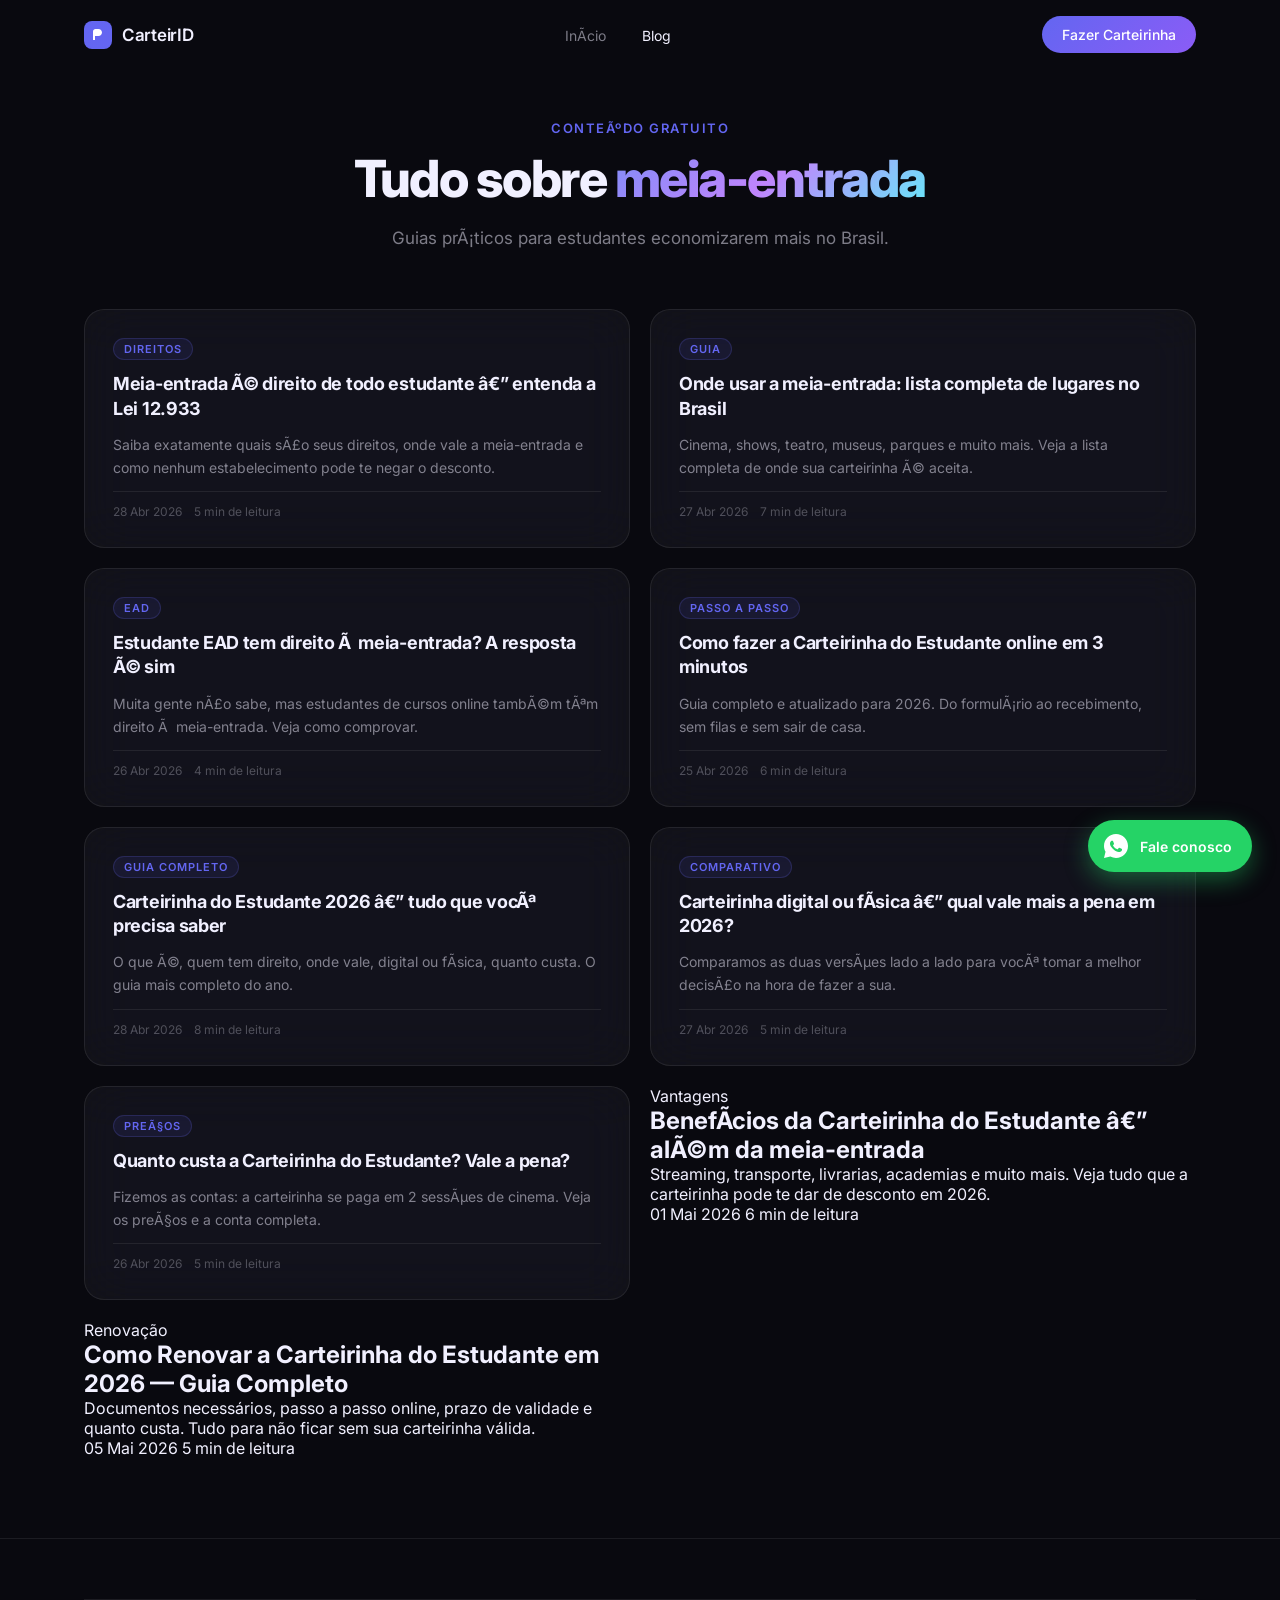
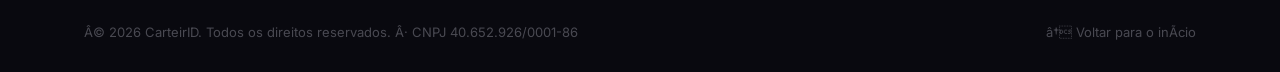
==== commit e955a4c9: "feat: artigo sobre renovação da carteirinha do estudante Novo artigo SEO sobre como renovar a cartei" ====
--- a/blog.html
+++ b/blog.html
@@ -117,13 +117,23 @@
           </div>
         </a>
 
-        <a href="blog/beneficios-carteirinha-estudante.html" class="blog-card glass">
-          <div class="blog-card-tag">Vantagens</div>
+        <a href=”blog/beneficios-carteirinha-estudante.html” class=”blog-card glass”>
+          <div class=”blog-card-tag”>Vantagens</div>
           <h2>BenefÃ­cios da Carteirinha do Estudante â€” alÃ©m da meia-entrada</h2>
           <p>Streaming, transporte, livrarias, academias e muito mais. Veja tudo que a carteirinha pode te dar de desconto em 2026.</p>
-          <div class="blog-card-footer">
-            <span class="blog-date">01 Mai 2026</span>
-            <span class="blog-read">6 min de leitura</span>
+          <div class=”blog-card-footer”>
+            <span class=”blog-date”>01 Mai 2026</span>
+            <span class=”blog-read”>6 min de leitura</span>
+          </div>
+        </a>
+
+        <a href=”blog/renovar-carteirinha-estudante.html” class=”blog-card glass”>
+          <div class=”blog-card-tag”>Renovação</div>
+          <h2>Como Renovar a Carteirinha do Estudante em 2026 — Guia Completo</h2>
+          <p>Documentos necessários, passo a passo online, prazo de validade e quanto custa. Tudo para não ficar sem sua carteirinha válida.</p>
+          <div class=”blog-card-footer”>
+            <span class=”blog-date”>05 Mai 2026</span>
+            <span class=”blog-read”>5 min de leitura</span>
           </div>
         </a>
 
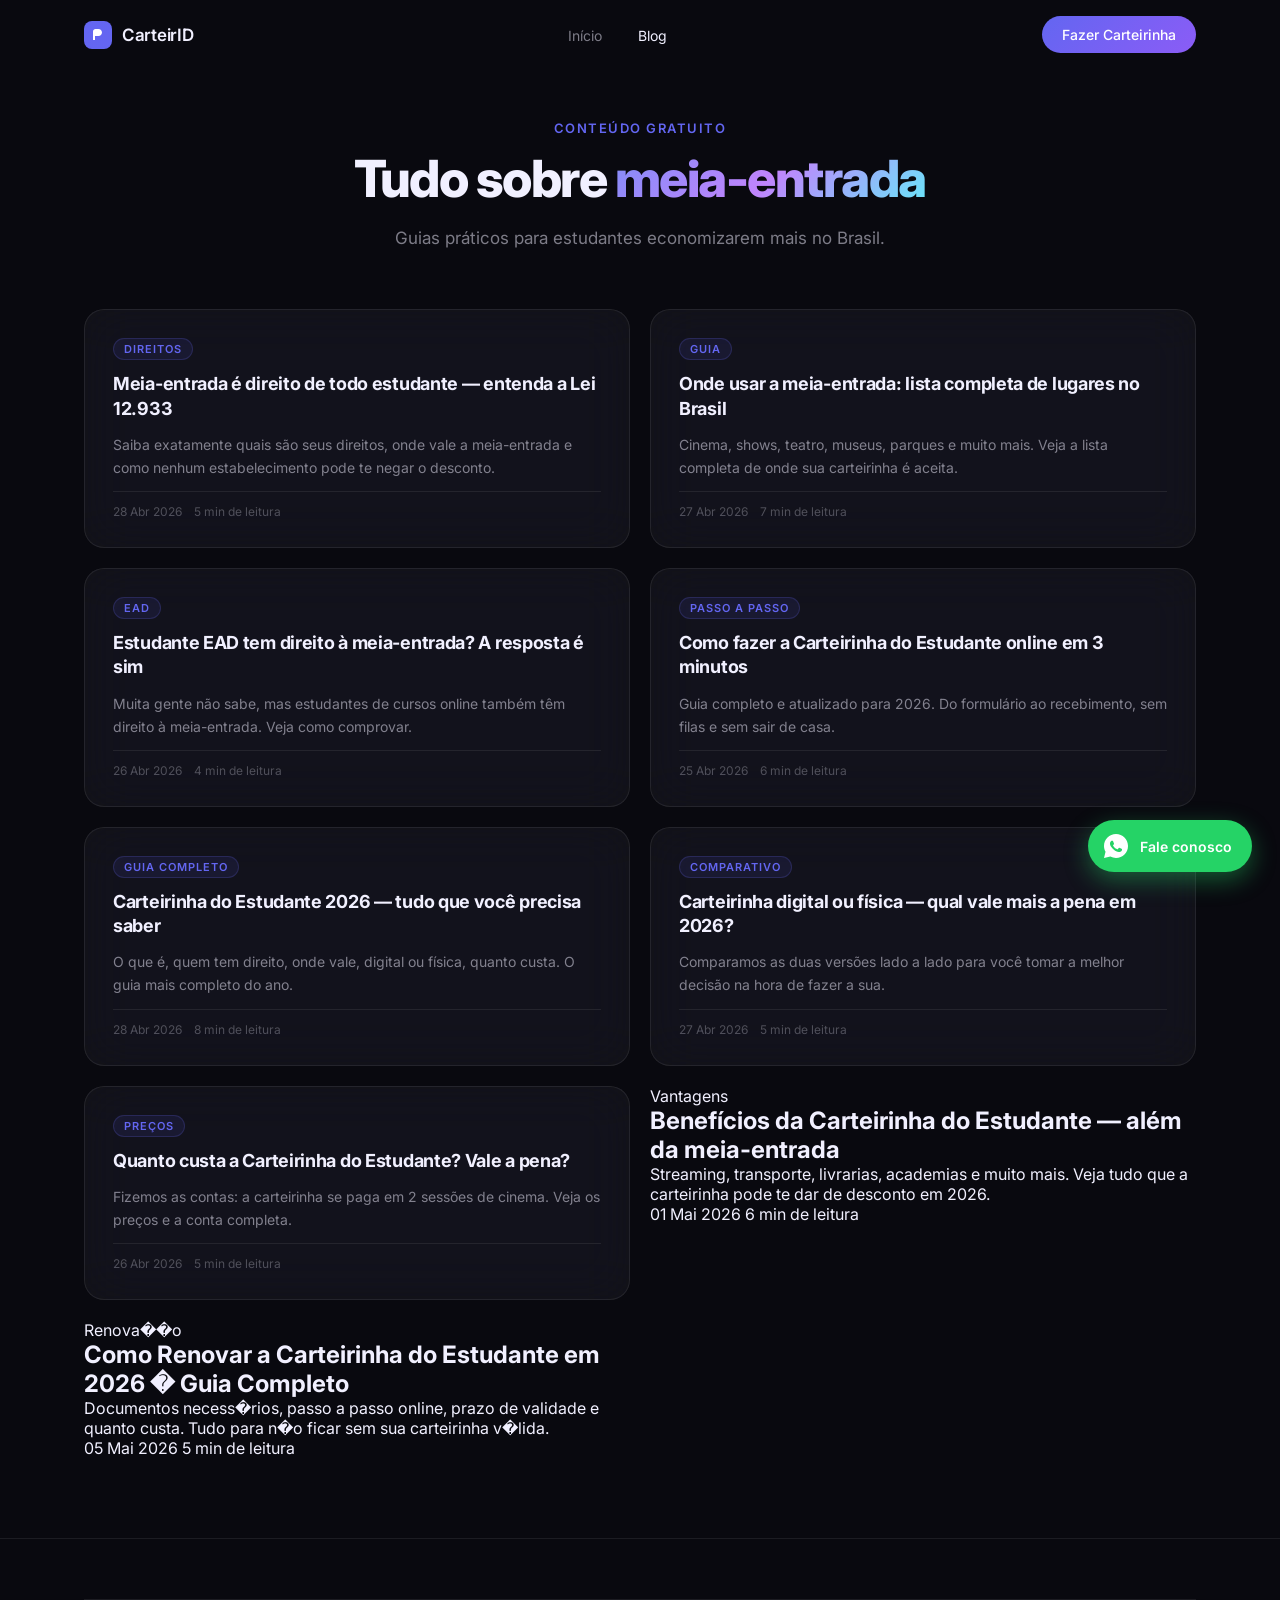
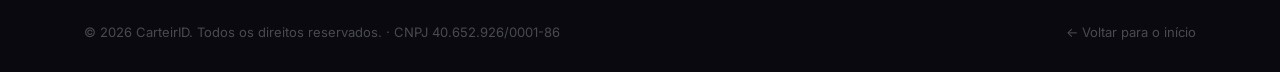
==== commit ec8307c8: "fiix:d asdas" ====
--- a/blog.html
+++ b/blog.html
@@ -3,11 +3,11 @@
 <head>
   <meta charset="UTF-8" />
   <meta name="viewport" content="width=device-width, initial-scale=1.0" />
-  <title>Blog â€” Carteirinha do Estudante | Dicas de Meia-Entrada</title>
+  <title>Blog — Carteirinha do Estudante | Dicas de Meia-Entrada</title>
   <meta name="description" content="Dicas, guias e tudo sobre Carteirinha do Estudante, meia-entrada e direitos dos estudantes no Brasil. Leia nossos artigos e economize mais." />
   <meta name="robots" content="index, follow" />
   <link rel="canonical" href="https://carteirinha-do-estudante.com/blog" />
-  <meta property="og:title" content="Blog â€” Carteirinha do Estudante | Dicas de Meia-Entrada" />
+  <meta property="og:title" content="Blog — Carteirinha do Estudante | Dicas de Meia-Entrada" />
   <meta property="og:description" content="Dicas, guias e tudo sobre Carteirinha do Estudante e meia-entrada no Brasil." />
   <meta property="og:url" content="https://carteirinha-do-estudante.com/blog" />
   <meta property="og:type" content="website" />
@@ -30,7 +30,7 @@
         <span>CarteirID</span>
       </a>
       <ul class="nav-links">
-        <li><a href="index.html">InÃ­cio</a></li>
+        <li><a href="index.html">Início</a></li>
         <li><a href="blog.html" style="color:var(--text)">Blog</a></li>
       </ul>
       <a href="https://wa.me/5567992033294?text=Ol%C3%A1%21+Quero+fazer+minha+carteirinha" class="btn btn-nav">Fazer Carteirinha</a>
@@ -40,17 +40,17 @@
   <main class="blog-main">
     <div class="container">
       <div class="blog-header">
-        <p class="section-eyebrow">ConteÃºdo gratuito</p>
+        <p class="section-eyebrow">Conteúdo gratuito</p>
         <h1 class="section-title">Tudo sobre <span class="gradient-text">meia-entrada</span></h1>
-        <p class="section-desc">Guias prÃ¡ticos para estudantes economizarem mais no Brasil.</p>
+        <p class="section-desc">Guias práticos para estudantes economizarem mais no Brasil.</p>
       </div>
 
       <div class="blog-grid">
 
         <a href="blog/meia-entrada-direito-estudante.html" class="blog-card glass">
           <div class="blog-card-tag">Direitos</div>
-          <h2>Meia-entrada Ã© direito de todo estudante â€” entenda a Lei 12.933</h2>
-          <p>Saiba exatamente quais sÃ£o seus direitos, onde vale a meia-entrada e como nenhum estabelecimento pode te negar o desconto.</p>
+          <h2>Meia-entrada é direito de todo estudante — entenda a Lei 12.933</h2>
+          <p>Saiba exatamente quais são seus direitos, onde vale a meia-entrada e como nenhum estabelecimento pode te negar o desconto.</p>
           <div class="blog-card-footer">
             <span class="blog-date">28 Abr 2026</span>
             <span class="blog-read">5 min de leitura</span>
@@ -60,7 +60,7 @@
         <a href="blog/onde-usar-meia-entrada.html" class="blog-card glass">
           <div class="blog-card-tag">Guia</div>
           <h2>Onde usar a meia-entrada: lista completa de lugares no Brasil</h2>
-          <p>Cinema, shows, teatro, museus, parques e muito mais. Veja a lista completa de onde sua carteirinha Ã© aceita.</p>
+          <p>Cinema, shows, teatro, museus, parques e muito mais. Veja a lista completa de onde sua carteirinha é aceita.</p>
           <div class="blog-card-footer">
             <span class="blog-date">27 Abr 2026</span>
             <span class="blog-read">7 min de leitura</span>
@@ -69,8 +69,8 @@
 
         <a href="blog/carteirinha-estudante-ead.html" class="blog-card glass">
           <div class="blog-card-tag">EAD</div>
-          <h2>Estudante EAD tem direito Ã  meia-entrada? A resposta Ã© sim</h2>
-          <p>Muita gente nÃ£o sabe, mas estudantes de cursos online tambÃ©m tÃªm direito Ã  meia-entrada. Veja como comprovar.</p>
+          <h2>Estudante EAD tem direito à meia-entrada? A resposta é sim</h2>
+          <p>Muita gente não sabe, mas estudantes de cursos online também têm direito à meia-entrada. Veja como comprovar.</p>
           <div class="blog-card-footer">
             <span class="blog-date">26 Abr 2026</span>
             <span class="blog-read">4 min de leitura</span>
@@ -80,7 +80,7 @@
         <a href="blog/como-fazer-carteirinha-estudante.html" class="blog-card glass">
           <div class="blog-card-tag">Passo a passo</div>
           <h2>Como fazer a Carteirinha do Estudante online em 3 minutos</h2>
-          <p>Guia completo e atualizado para 2026. Do formulÃ¡rio ao recebimento, sem filas e sem sair de casa.</p>
+          <p>Guia completo e atualizado para 2026. Do formulário ao recebimento, sem filas e sem sair de casa.</p>
           <div class="blog-card-footer">
             <span class="blog-date">25 Abr 2026</span>
             <span class="blog-read">6 min de leitura</span>
@@ -89,8 +89,8 @@
 
         <a href="blog/carteirinha-estudante-2026.html" class="blog-card glass">
           <div class="blog-card-tag">Guia Completo</div>
-          <h2>Carteirinha do Estudante 2026 â€” tudo que vocÃª precisa saber</h2>
-          <p>O que Ã©, quem tem direito, onde vale, digital ou fÃ­sica, quanto custa. O guia mais completo do ano.</p>
+          <h2>Carteirinha do Estudante 2026 — tudo que você precisa saber</h2>
+          <p>O que é, quem tem direito, onde vale, digital ou física, quanto custa. O guia mais completo do ano.</p>
           <div class="blog-card-footer">
             <span class="blog-date">28 Abr 2026</span>
             <span class="blog-read">8 min de leitura</span>
@@ -99,8 +99,8 @@
 
         <a href="blog/carteirinha-estudante-digital-ou-fisica.html" class="blog-card glass">
           <div class="blog-card-tag">Comparativo</div>
-          <h2>Carteirinha digital ou fÃ­sica â€” qual vale mais a pena em 2026?</h2>
-          <p>Comparamos as duas versÃµes lado a lado para vocÃª tomar a melhor decisÃ£o na hora de fazer a sua.</p>
+          <h2>Carteirinha digital ou física — qual vale mais a pena em 2026?</h2>
+          <p>Comparamos as duas versões lado a lado para você tomar a melhor decisão na hora de fazer a sua.</p>
           <div class="blog-card-footer">
             <span class="blog-date">27 Abr 2026</span>
             <span class="blog-read">5 min de leitura</span>
@@ -108,32 +108,32 @@
         </a>
 
         <a href="blog/quanto-custa-carteirinha-estudante.html" class="blog-card glass">
-          <div class="blog-card-tag">PreÃ§os</div>
+          <div class="blog-card-tag">Preços</div>
           <h2>Quanto custa a Carteirinha do Estudante? Vale a pena?</h2>
-          <p>Fizemos as contas: a carteirinha se paga em 2 sessÃµes de cinema. Veja os preÃ§os e a conta completa.</p>
+          <p>Fizemos as contas: a carteirinha se paga em 2 sessões de cinema. Veja os preços e a conta completa.</p>
           <div class="blog-card-footer">
             <span class="blog-date">26 Abr 2026</span>
             <span class="blog-read">5 min de leitura</span>
           </div>
         </a>
 
-        <a href=”blog/beneficios-carteirinha-estudante.html” class=”blog-card glass”>
-          <div class=”blog-card-tag”>Vantagens</div>
-          <h2>BenefÃ­cios da Carteirinha do Estudante â€” alÃ©m da meia-entrada</h2>
+        <a href=�blog/beneficios-carteirinha-estudante.html� class=�blog-card glass�>
+          <div class=�blog-card-tag�>Vantagens</div>
+          <h2>Benefícios da Carteirinha do Estudante — além da meia-entrada</h2>
           <p>Streaming, transporte, livrarias, academias e muito mais. Veja tudo que a carteirinha pode te dar de desconto em 2026.</p>
-          <div class=”blog-card-footer”>
-            <span class=”blog-date”>01 Mai 2026</span>
-            <span class=”blog-read”>6 min de leitura</span>
+          <div class=�blog-card-footer�>
+            <span class=�blog-date�>01 Mai 2026</span>
+            <span class=�blog-read�>6 min de leitura</span>
           </div>
         </a>
 
-        <a href=”blog/renovar-carteirinha-estudante.html” class=”blog-card glass”>
-          <div class=”blog-card-tag”>Renovação</div>
-          <h2>Como Renovar a Carteirinha do Estudante em 2026 — Guia Completo</h2>
-          <p>Documentos necessários, passo a passo online, prazo de validade e quanto custa. Tudo para não ficar sem sua carteirinha válida.</p>
-          <div class=”blog-card-footer”>
-            <span class=”blog-date”>05 Mai 2026</span>
-            <span class=”blog-read”>5 min de leitura</span>
+        <a href=�blog/renovar-carteirinha-estudante.html� class=�blog-card glass�>
+          <div class=�blog-card-tag�>Renova��o</div>
+          <h2>Como Renovar a Carteirinha do Estudante em 2026 � Guia Completo</h2>
+          <p>Documentos necess�rios, passo a passo online, prazo de validade e quanto custa. Tudo para n�o ficar sem sua carteirinha v�lida.</p>
+          <div class=�blog-card-footer�>
+            <span class=�blog-date�>05 Mai 2026</span>
+            <span class=�blog-read�>5 min de leitura</span>
           </div>
         </a>
 
@@ -144,8 +144,8 @@
   <footer class="footer">
     <div class="container">
       <div class="footer-bottom">
-        <p>Â© 2026 CarteirID. Todos os direitos reservados. Â· CNPJ 40.652.926/0001-86</p>
-        <p><a href="index.html" style="color:var(--text-faint)">â† Voltar para o inÃ­cio</a></p>
+        <p>© 2026 CarteirID. Todos os direitos reservados. · CNPJ 40.652.926/0001-86</p>
+        <p><a href="index.html" style="color:var(--text-faint)">← Voltar para o início</a></p>
       </div>
     </div>
   </footer>
